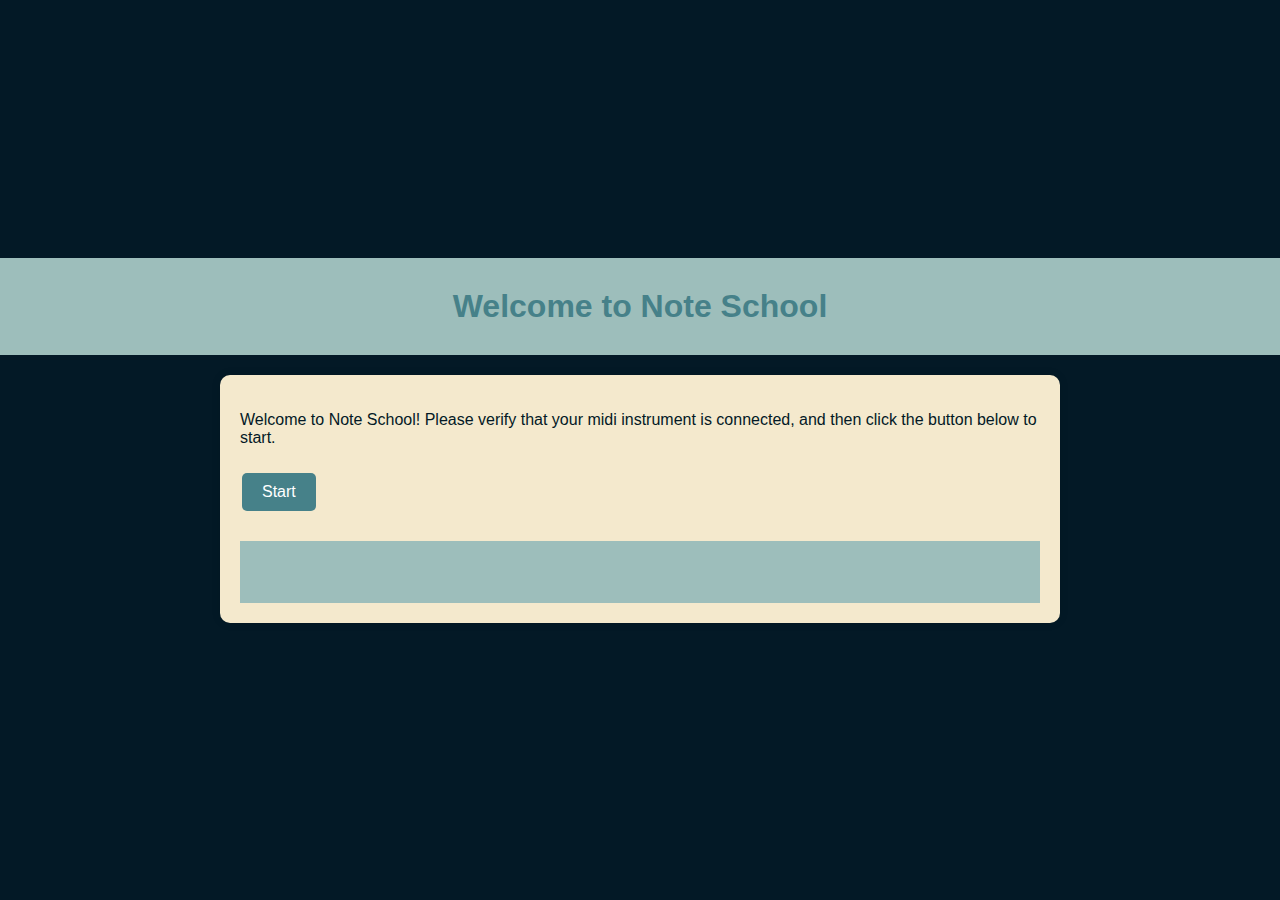
==== index.html @ 9d46d86c "Add favicon to HTML files and bold average time display in stats" ====
<!DOCTYPE html>
<html lang="en">
<head>
    <meta charset="UTF-8">
    <meta name="viewport" content="width=device-width, initial-scale=1.0">
    <title>Welcome - Note School</title>
    <link rel="stylesheet" href="css/styles.css">
    <link rel="icon" href="images/favicon.ico" type="image/x-icon">
</head>
<body>
    <header class="header">
        <h1 class="title">Welcome to Note School</h1>
    </header>
    <main class="main-content">
        <section class="welcome-section">
            <p>Welcome to Note School! Please verify that your midi instrument is connected,
                and then click the button below to start.</p>
            <a href="main.html" class="start-button" id="start-button">Start</a>
        </section>
        <section class="midi-info-section">
            <div id="midi-info" class="midi-info"></div>
        </section>

    </main>
    <script type="module" src="src/index.js"></script>
</body>
</html>
---- css/styles.css ----
/* Import component styles */
@import "components/header.css";
@import "components/main-content.css";
@import "components/midi-info.css";
@import "components/toggle-switch.css";
@import "components/cleared-pages-display.css";
@import "components/buttons.css";
@import "components/progress-bar.css";


/* Import note and staff styles */
@import "notes/notes.css";

:root {
    --rich-black: #031926;
    --teal: #468189;
    --cambridge-blue: #77aca2;
    --ash-gray: #9dbebb;
    --parchment: #f4e9cd;
}

/* General Styles */
body {
    font-family: Arial, sans-serif;
    background-color: var(--rich-black);
    color: var(--rich-black);
    margin: 0;
    padding: 0;
    display: flex;
    flex-direction: column;
    align-items: center;
    justify-content: center;
    min-height: 100vh;
}
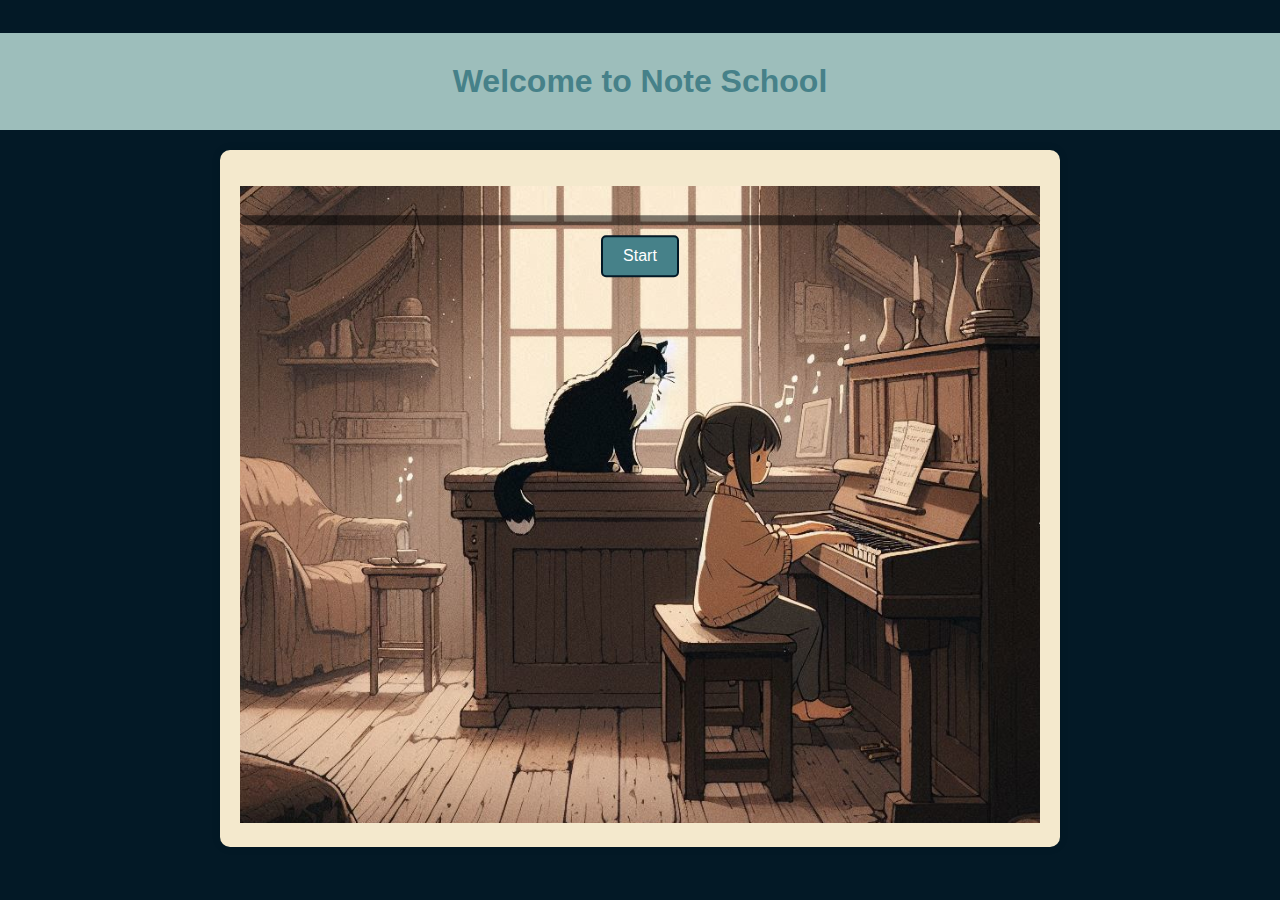
==== commit 35689910: "Add styling for start button and update MIDI info display; enhance layout with image overlay" ====
--- a/index.html
+++ b/index.html
@@ -13,14 +13,15 @@
     </header>
     <main class="main-content">
         <section class="welcome-section">
-            <p>Welcome to Note School! Please verify that your midi instrument is connected,
-                and then click the button below to start.</p>
-            <a href="main.html" class="start-button" id="start-button">Start</a>
+            <p></p>
+            <div class="image-container">
+                <img src="images/cat-and-girl.png" alt="Cat and Girl" class="welcome-image">
+                <div class="overlay">
+                    <div id="midi-info" class="midi-info"></div>
+                    <a href="main.html" class="start-button" id="start-button">Start</a>
+                </div>
+            </div>
         </section>
-        <section class="midi-info-section">
-            <div id="midi-info" class="midi-info"></div>
-        </section>
-
     </main>
     <script type="module" src="src/index.js"></script>
 </body>
--- a/css/styles.css
+++ b/css/styles.css
@@ -35,3 +35,24 @@
 }
 
 
+.welcome-image {
+    max-width: 100%;
+    height: auto;
+    display: block;
+    margin: 0 auto;
+    position: relative;
+}
+
+.image-container {
+    position: relative;
+    display: inline-block;
+}
+
+.overlay {
+    position: absolute;
+    top: 5%;
+    left: 50%;
+    transform: translate(-50%, -10%);
+    text-align: center;
+    width: 100%;
+}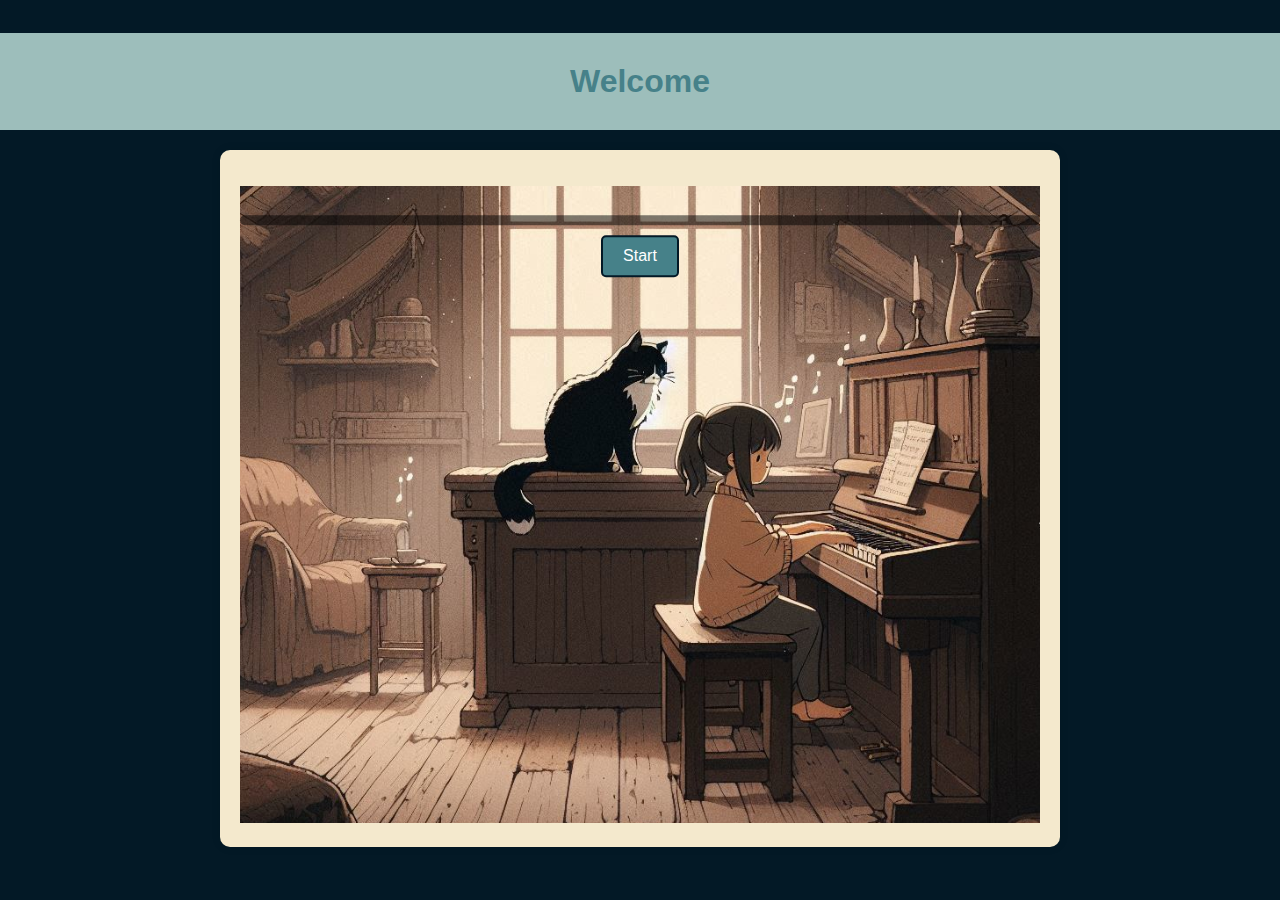
==== commit 91662e19: "Update page titles and add session time tracking; enable debug mode" ====
--- a/index.html
+++ b/index.html
@@ -3,13 +3,13 @@
 <head>
     <meta charset="UTF-8">
     <meta name="viewport" content="width=device-width, initial-scale=1.0">
-    <title>Welcome - Note School</title>
+    <title>Welcome</title>
     <link rel="stylesheet" href="css/styles.css">
     <link rel="icon" href="images/favicon.ico" type="image/x-icon">
 </head>
 <body>
     <header class="header">
-        <h1 class="title">Welcome to Note School</h1>
+        <h1 class="title">Welcome</h1>
     </header>
     <main class="main-content">
         <section class="welcome-section">
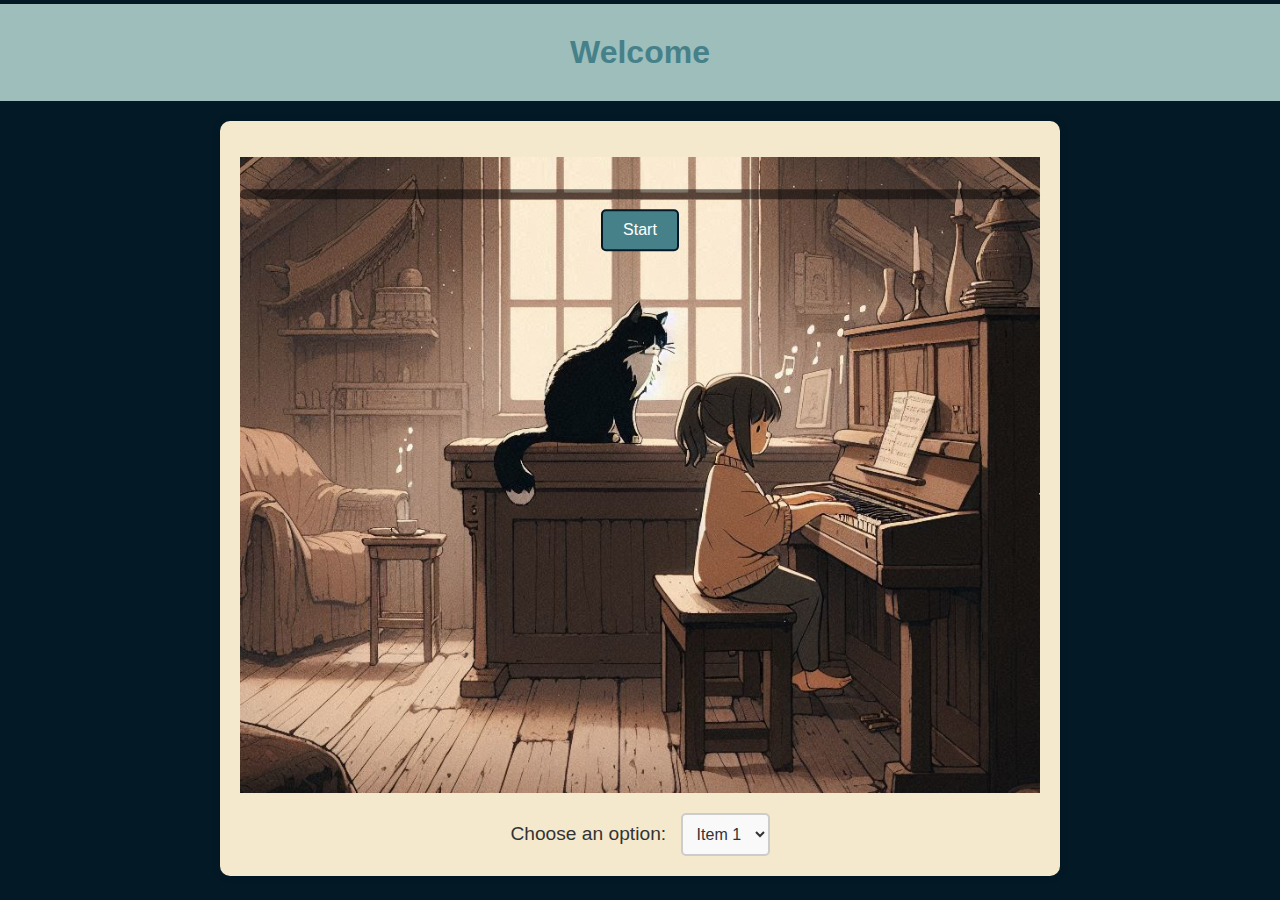
==== commit 4a90b251: "Add drop-down component with styling and integrate into index.html" ====
--- a/index.html
+++ b/index.html
@@ -20,6 +20,15 @@
                     <div id="midi-info" class="midi-info"></div>
                     <a href="main.html" class="start-button" id="start-button">Start</a>
                 </div>
+                <div class="dropdown-container">
+                    <label for="dummy-dropdown" class="dropdown-label">Choose an option:</label>
+                    <select id="dummy-dropdown" class="dropdown">
+                        <option value="1">Item 1</option>
+                        <option value="2">Item 2</option>
+                        <option value="3">Item 3</option>
+                        <option value="4">Item 4</option>
+                    </select>
+                </div>
             </div>
         </section>
     </main>
--- a/css/styles.css
+++ b/css/styles.css
@@ -7,6 +7,8 @@
 @import "components/cleared-pages-display.css";
 @import "components/buttons.css";
 @import "components/progress-bar.css";
+@import "components/drop-down.css";
+
 
 
 /* Import note and staff styles */
@@ -55,4 +57,12 @@
     transform: translate(-50%, -10%);
     text-align: center;
     width: 100%;
+}
+
+.cat-image {
+    position: absolute;
+    top: 25px;
+    right: 25px;
+    width: 125px; /* Adjust the size as needed */
+    height: auto;
 }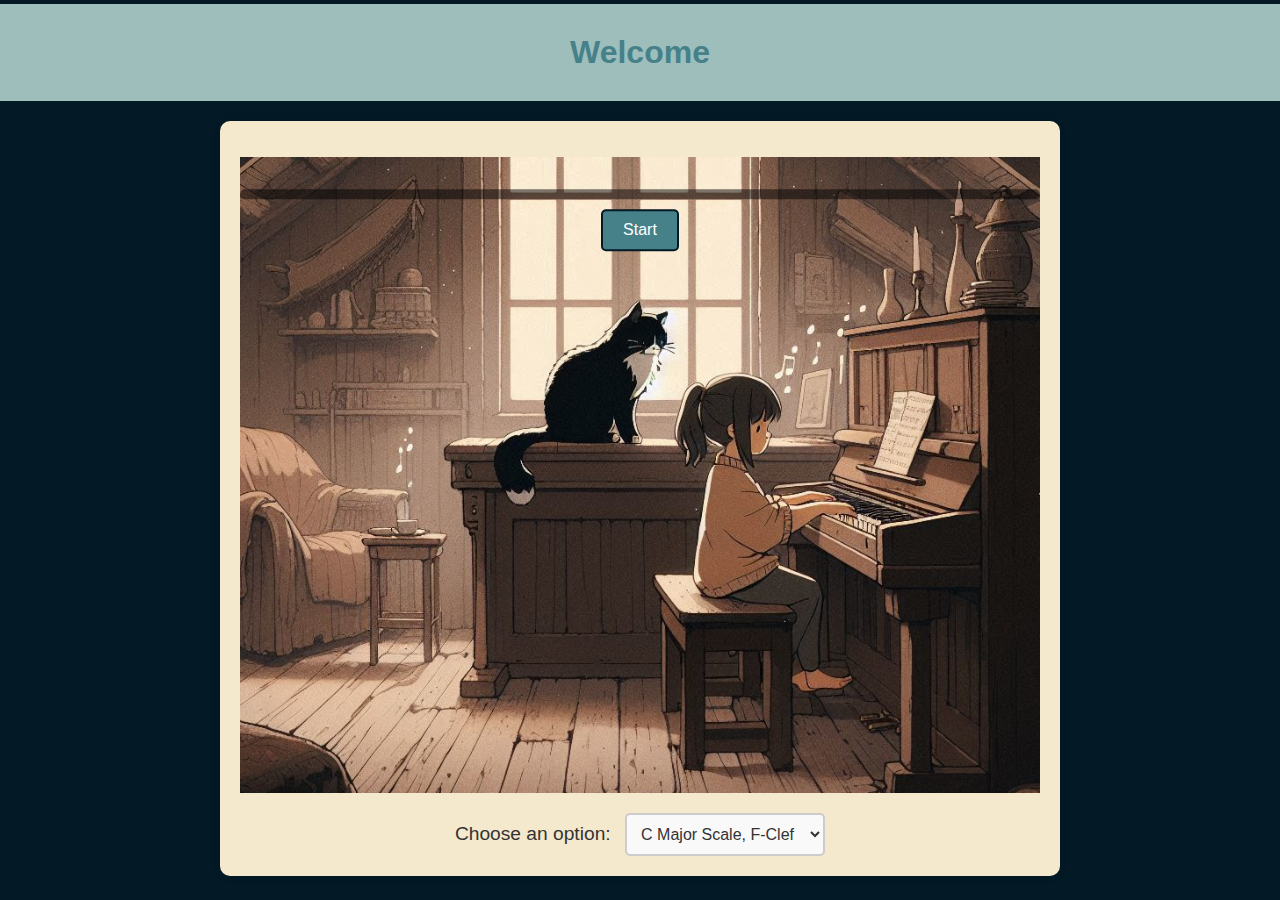
==== commit 5309eeb7: "Update dropdown options to include music scales for improved selection" ====
--- a/index.html
+++ b/index.html
@@ -23,10 +23,9 @@
                 <div class="dropdown-container">
                     <label for="dummy-dropdown" class="dropdown-label">Choose an option:</label>
                     <select id="dummy-dropdown" class="dropdown">
-                        <option value="1">Item 1</option>
-                        <option value="2">Item 2</option>
-                        <option value="3">Item 3</option>
-                        <option value="4">Item 4</option>
+                        <option value="1">C Major Scale, F-Clef</option>
+                        <option value="2">C Major Scale, G-Clef</option>
+                        <option value="3">A Major Scale, G-Clef</option>
                     </select>
                 </div>
             </div>
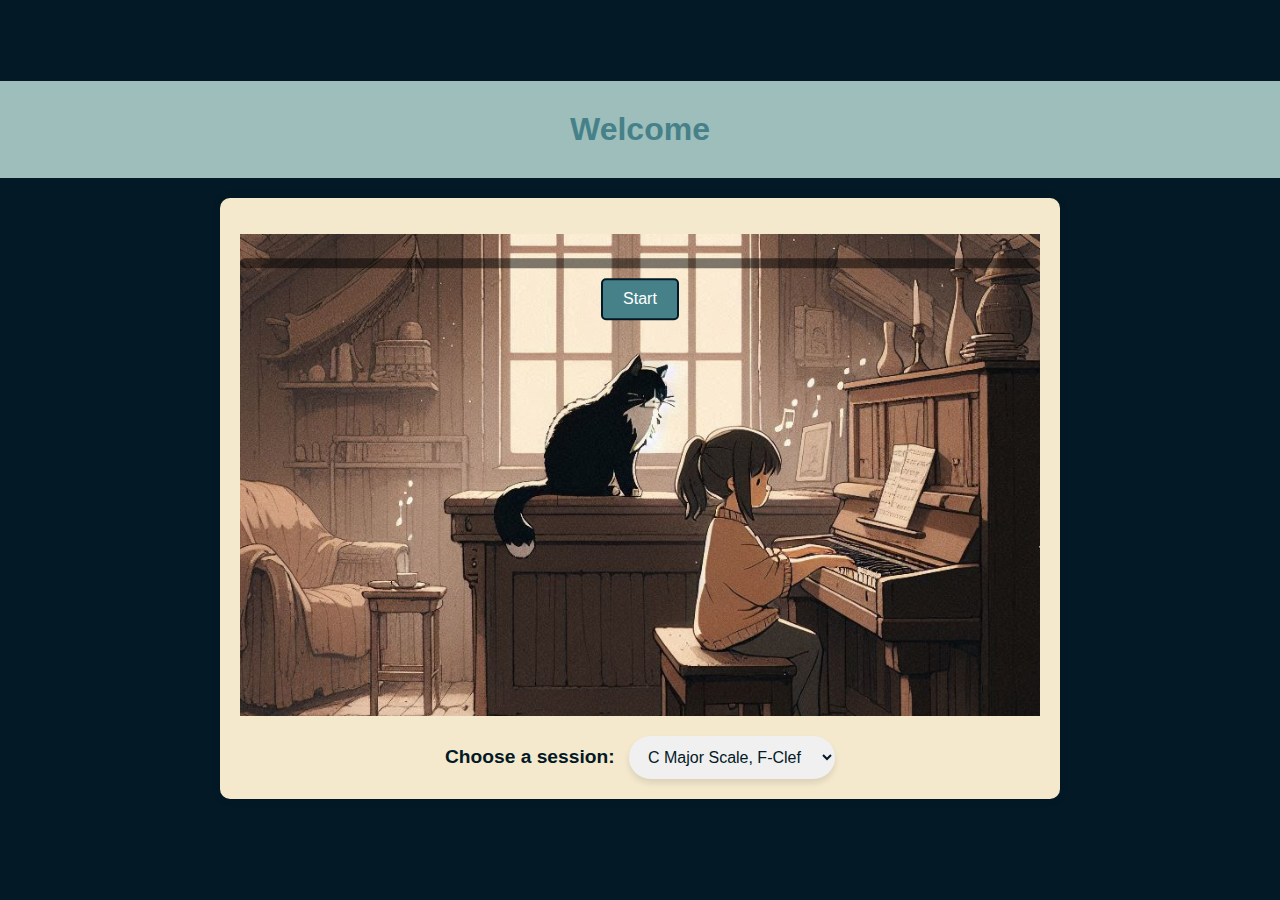
==== commit f8a58e8b: "Enhance drop-down component with improved styling and session persistence" ====
--- a/index.html
+++ b/index.html
@@ -21,8 +21,8 @@
                     <a href="main.html" class="start-button" id="start-button">Start</a>
                 </div>
                 <div class="dropdown-container">
-                    <label for="dummy-dropdown" class="dropdown-label">Choose an option:</label>
-                    <select id="dummy-dropdown" class="dropdown">
+                    <label for="session-dropdown" class="dropdown-label">Choose a session:</label>
+                    <select id="session-dropdown" class="dropdown">
                         <option value="1">C Major Scale, F-Clef</option>
                         <option value="2">C Major Scale, G-Clef</option>
                         <option value="3">A Major Scale, G-Clef</option>
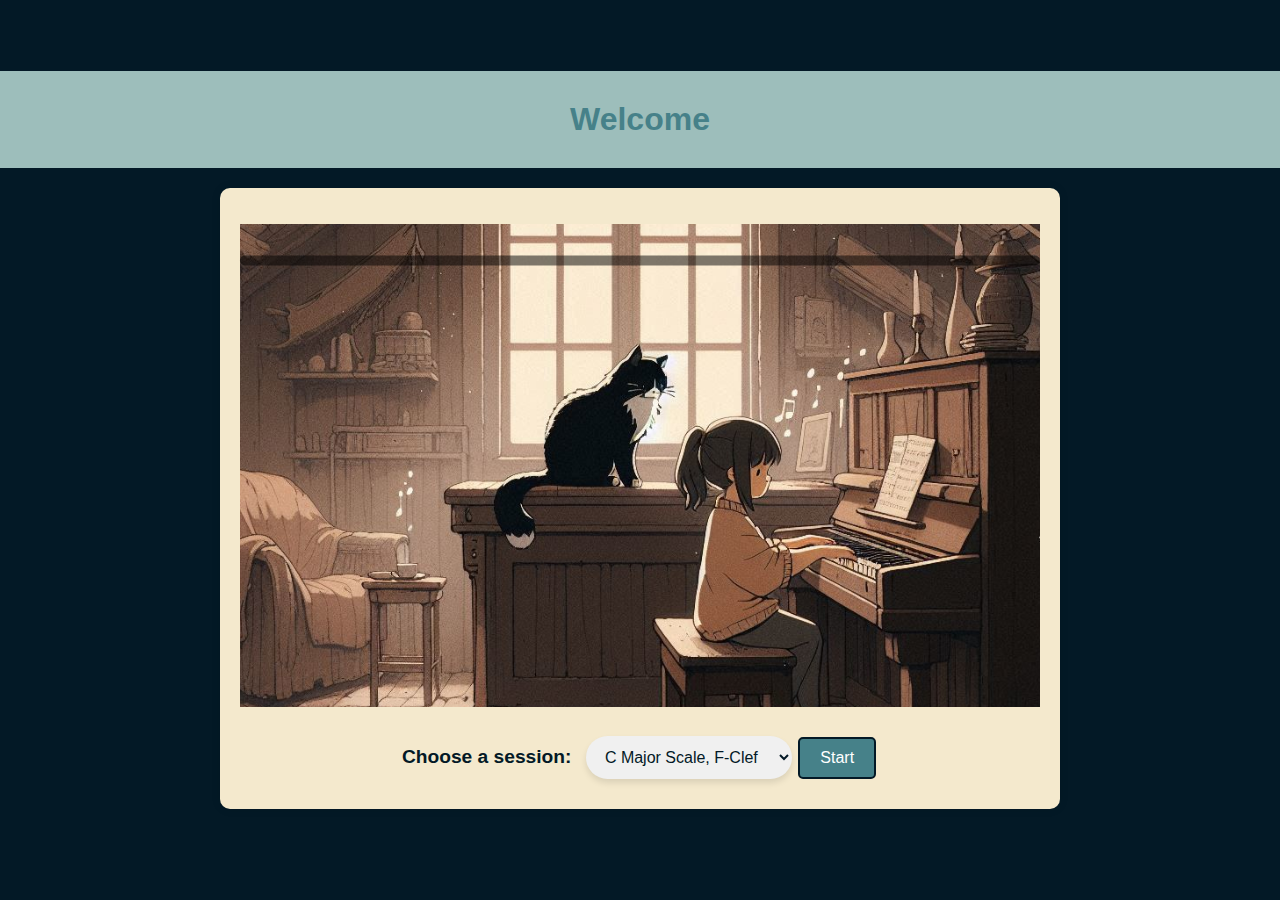
==== commit 29740299: "Reposition start button in dropdown container for improved layout" ====
--- a/index.html
+++ b/index.html
@@ -18,7 +18,6 @@
                 <img src="images/cat-and-girl.png" alt="Cat and Girl" class="welcome-image">
                 <div class="overlay">
                     <div id="midi-info" class="midi-info"></div>
-                    <a href="main.html" class="start-button" id="start-button">Start</a>
                 </div>
                 <div class="dropdown-container">
                     <label for="session-dropdown" class="dropdown-label">Choose a session:</label>
@@ -27,6 +26,7 @@
                         <option value="2">C Major Scale, G-Clef</option>
                         <option value="3">A Major Scale, G-Clef</option>
                     </select>
+                    <a href="main.html" class="start-button" id="start-button">Start</a>
                 </div>
             </div>
         </section>
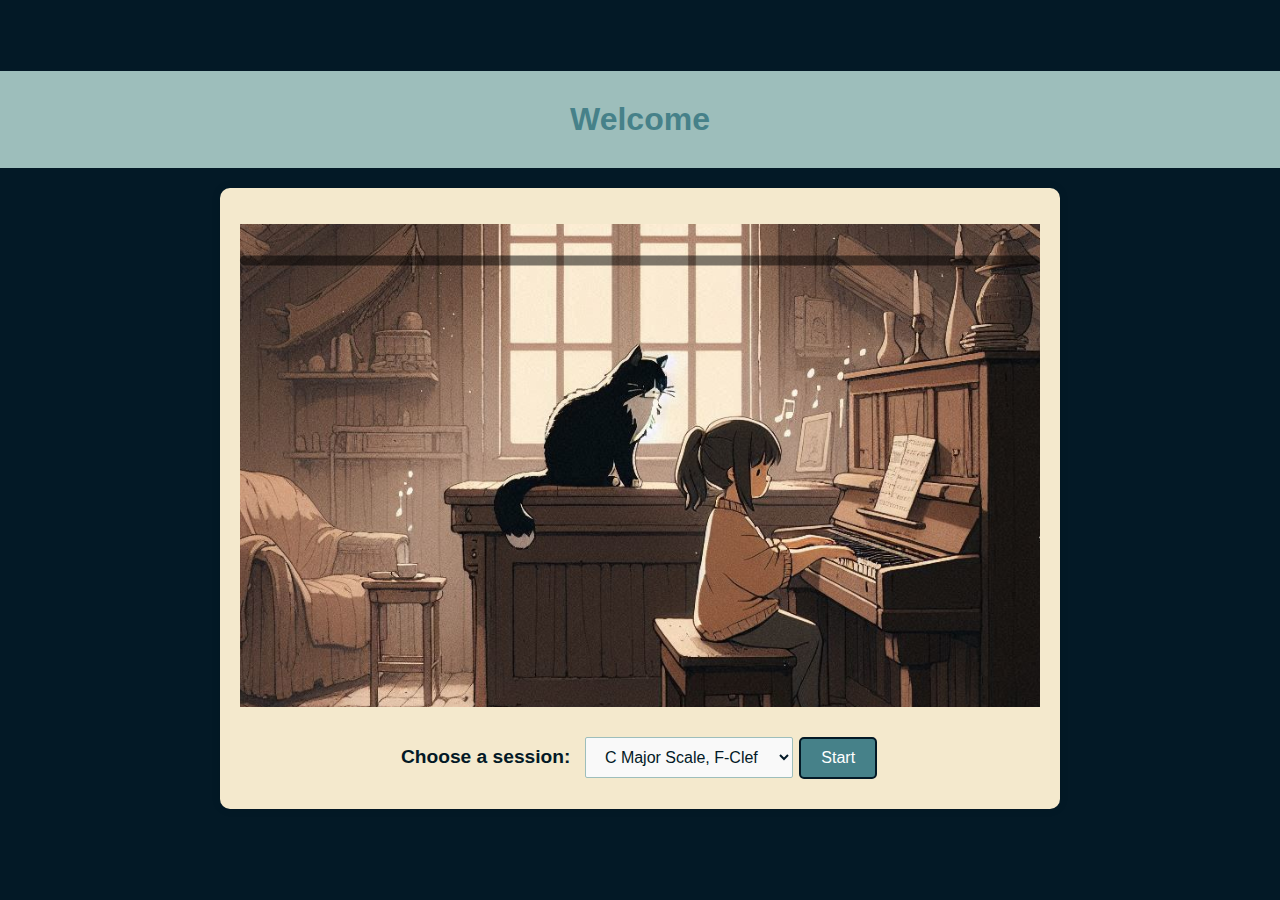
==== commit 7710a61a: "Populate session dropdown with options and implement session persistence" ====
--- a/index.html
+++ b/index.html
@@ -21,11 +21,7 @@
                 </div>
                 <div class="dropdown-container">
                     <label for="session-dropdown" class="dropdown-label">Choose a session:</label>
-                    <select id="session-dropdown" class="dropdown">
-                        <option value="1">C Major Scale, F-Clef</option>
-                        <option value="2">C Major Scale, G-Clef</option>
-                        <option value="3">A Major Scale, G-Clef</option>
-                    </select>
+                    <select id="session-dropdown" class="dropdown"></select>
                     <a href="main.html" class="start-button" id="start-button">Start</a>
                 </div>
             </div>
